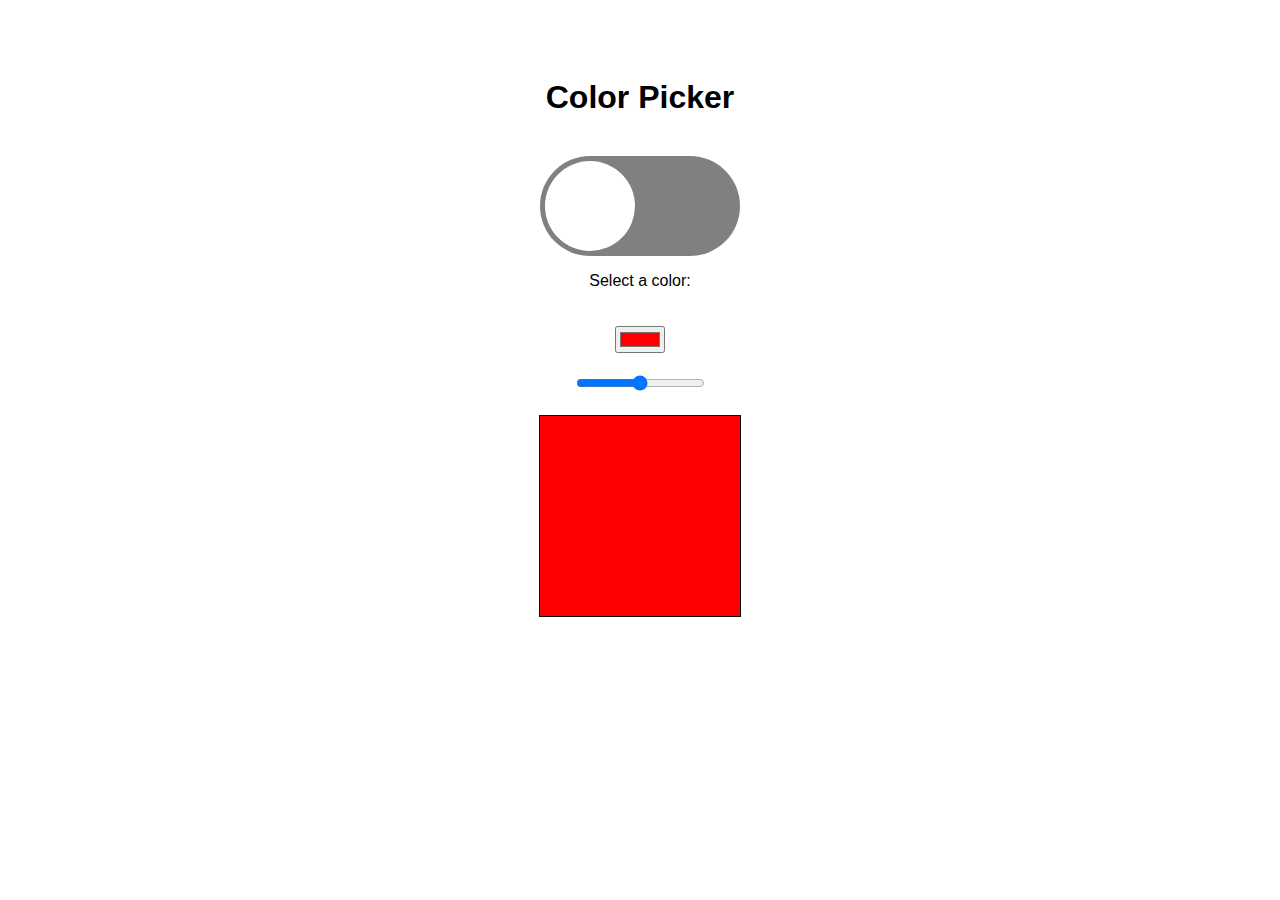
==== data/colorPalete/index.html @ 8e9dc58b "на этом этапе я сжег esp)))" ====
<!DOCTYPE html>
<html lang="en">

<head>
    <meta charset="UTF-8">
    <meta name="viewport" content="width=device-width, initial-scale=1.0">
    <link rel="stylesheet" href="css/styles.css">
    <title>Color Picker</title>
</head>

<body>
    <h1>Color Picker</h1>

    <input type="checkbox" id="switchLed" /><label for="switchLed">On/Off</label>
    
    <p>Select a color:</p>
    <input type="color" id="colorPicker" class="color-picker" value="#ff0000">
    <div>
        <input type="range" id="brightnes" name="brightnes" min="0" max="100" value="50" step="5" />
    </div>

    <div class="color-display" id="colorDisplay"></div>

    <script src="js/script.js"></script>
</body>
</html>
---- data/colorPalete/css/styles.css ----
body {
  font-family: Arial, sans-serif;
  text-align: center;
  align-items: center;
  justify-content: center;
  padding: 50px;
}


.color-picker {
  margin: 20px 0;
}

.color-display {
  width: 200px;
  height: 200px;
  border: 1px solid #000;
  margin: 20px auto;
  background-color: #fff;
}



input[type=checkbox]{
  height: 0;
  width: 0;
  visibility: hidden;
}

label {
  cursor: pointer;
  text-indent: -9999px;
  width: 200px;
  height: 100px;
  background: rgb(128, 128, 128);
  display: block;
  border-radius: 100px;
  position: relative;
  margin: auto;
}

label:after {
  content: '';
  position: absolute;
  top: 5px;
  left: 5px;
  width: 90px;
  height: 90px;
  background: #fff;
  border-radius: 90px;
  transition: 0.3s;
}

input:checked + label {
  background: #bada55;
}

input:checked + label:after {
  left: calc(100% - 5px);
  transform: translateX(-100%);
}

label:active:after {
  width: 130px;
}
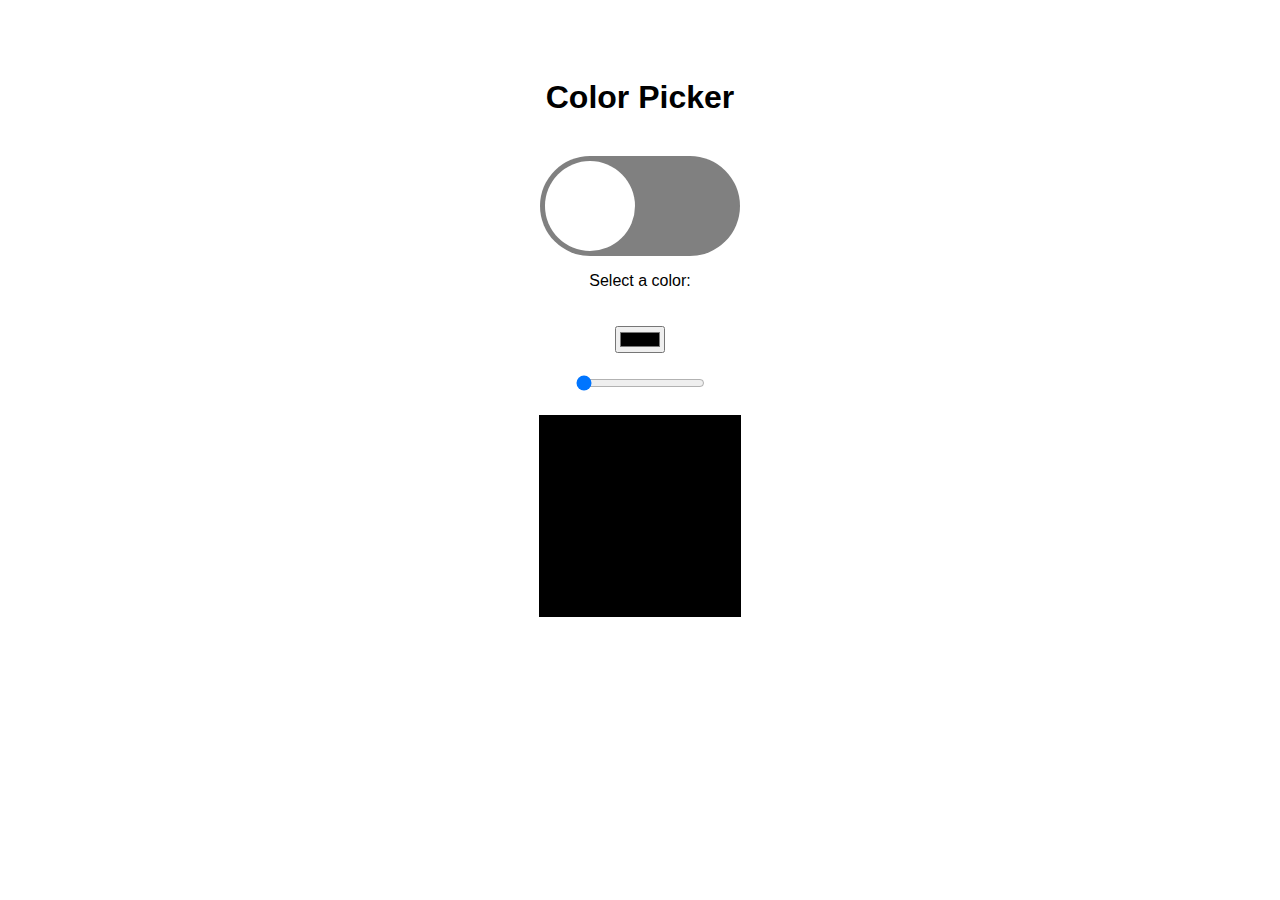
==== commit 068a67bb: "стабильный билд" ====
--- a/data/colorPalete/index.html
+++ b/data/colorPalete/index.html
@@ -14,9 +14,9 @@
     <input type="checkbox" id="switchLed" /><label for="switchLed">On/Off</label>
     
     <p>Select a color:</p>
-    <input type="color" id="colorPicker" class="color-picker" value="#ff0000">
+    <input type="color" id="colorPicker" class="color-picker" value="#000000">
     <div>
-        <input type="range" id="brightnes" name="brightnes" min="0" max="100" value="50" step="5" />
+        <input type="range" id="brightness" name="brightness" min="0" max="255" value="0" step="1" />
     </div>
 
     <div class="color-display" id="colorDisplay"></div>
